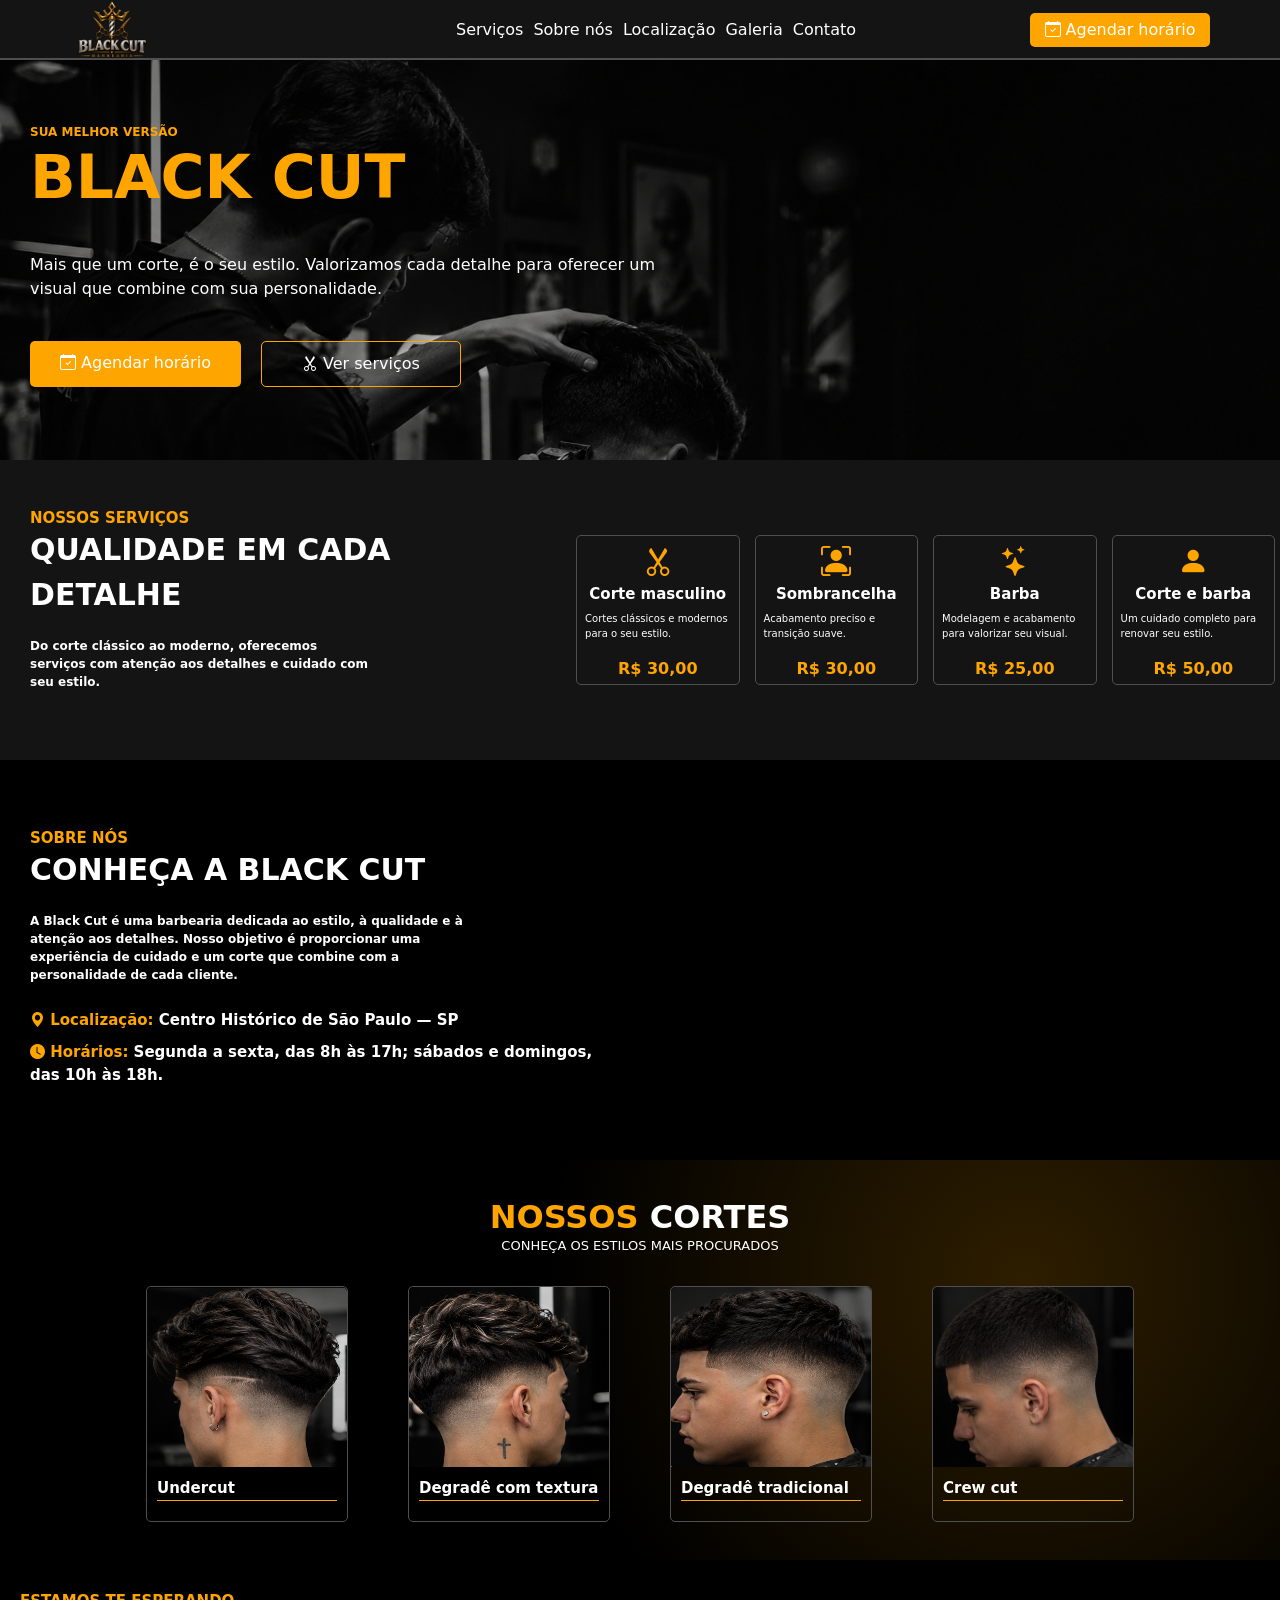
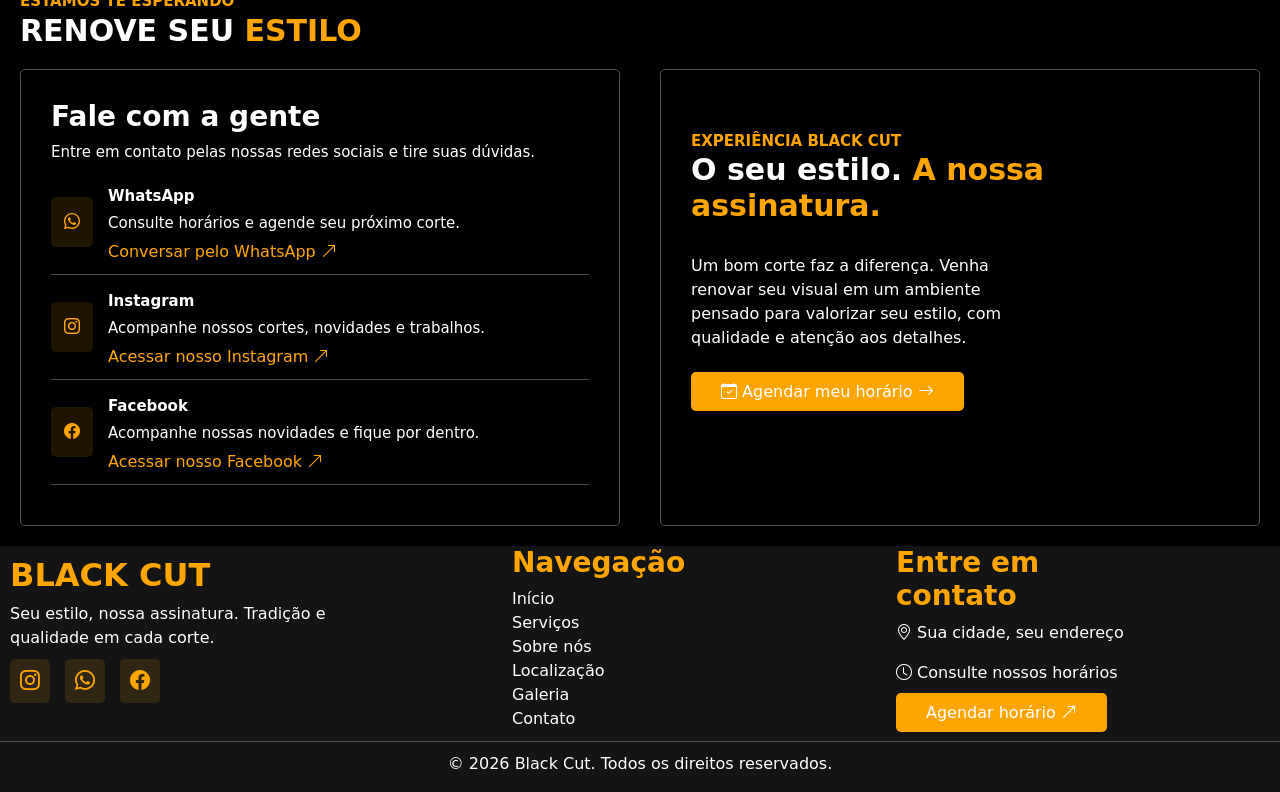
==== index.html @ f55ae40a "alteracoes" ====
<!DOCTYPE html>
<html lang="pt-BR">
<head>
  <meta charset="UTF-8">
  <meta name="viewport" content="width=device-width, initial-scale=1.0">

  <link
    href="https://cdn.jsdelivr.net/npm/bootstrap@5.3.8/dist/css/bootstrap.min.css"
    rel="stylesheet"
  >

  <!-- Bootstrap Icons -->
  <link
    rel="stylesheet"
    href="https://cdn.jsdelivr.net/npm/bootstrap-icons@1.13.1/font/bootstrap-icons.min.css"
  >

  <link rel="stylesheet" href="../css/style.css">
  <title>Black Cut | Barbearia</title>
</head>

<body>

  <header class="container-fluid align-items-center">
    <nav class="row d-flex align-items-center">

      <div class="col-3">
        <a href="#inicio" aria-label="Página inicial">
          <img
            src="../logo.png"
            alt="Logo da Black Cut"
            class="logo_inicio"
          >
        </a>
      </div>

      <div class="col-6 caixa-links-rapido">
        <ul class="links-rapidios">
          <li><a href="#servicos">Serviços</a></li>
          <li><a href="#sobre">Sobre nós</a></li>
          <li><a href="#sobre">Localização</a></li>
          <li><a href="#galeria">Galeria</a></li>
          <li><a href="#contato">Contato</a></li>
        </ul>
      </div>

      <div class="col-3 caixa-button-header">
        <a href="#contato" class="button-agendar">
          <i class="bi bi-calendar-check" aria-hidden="true"></i>
          Agendar horário
        </a>
      </div>

    </nav>
  </header>

  <main>

    <!-- INÍCIO -->
    <section class="inicio" id="inicio">
      <p class="textoMotivacional">SUA MELHOR VERSÃO</p>

      <h1>BLACK CUT</h1>

      <p>
        Mais que um corte, é o seu estilo.
        Valorizamos cada detalhe para oferecer um visual
        que combine com sua personalidade.
      </p>

      <div class="d-flex">
        <a href="#contato" class="buttonInicio1">
          <i class="bi bi-calendar-check" aria-hidden="true"></i>
          Agendar horário
        </a>

        <a href="#servicos" class="buttonInicio2">
          <i class="bi bi-scissors" aria-hidden="true"></i>
          Ver serviços
        </a>
      </div>
    </section>

    <!-- SERVIÇOS -->
    <section class="servicos" id="servicos">

      <div class="apresentcao-servicos">
        <h2>NOSSOS SERVIÇOS</h2>
        <p>QUALIDADE EM CADA DETALHE</p>

        <p class="info-servicos">
          Do corte clássico ao moderno, oferecemos serviços
          com atenção aos detalhes e cuidado com seu estilo.
        </p>
      </div>

      <div class="cards-box-servico">

        <div class="cards-sevicos">
          <i class="bi bi-scissors" aria-hidden="true"></i>
          <h3>Corte masculino</h3>
          <p>Cortes clássicos e modernos para o seu estilo.</p>
          <span>R$ 30,00</span>
        </div>

        <div class="cards-sevicos">
          <i class="bi bi-person-bounding-box" aria-hidden="true"></i>
          <h3>Sombrancelha</h3>
          <p>Acabamento preciso e transição suave.</p>
          <span>R$ 30,00</span>
        </div>

        <div class="cards-sevicos">
          <i class="bi bi-stars" aria-hidden="true"></i>
          <h3>Barba</h3>
          <p>Modelagem e acabamento para valorizar seu visual.</p>
          <span>R$ 25,00</span>
        </div>

        <div class="cards-sevicos">
          <i class="bi bi-person-fill" aria-hidden="true"></i>
          <h3>Corte e barba</h3>
          <p>Um cuidado completo para renovar seu estilo.</p>
          <span>R$ 50,00</span>
        </div>

      </div>
    </section>

    <!-- SOBRE E LOCALIZAÇÃO -->
    <section class="sobre-loja" id="sobre">

      <article class="sobre-loja-informacoes">
        <h2>SOBRE NÓS</h2>
        <p>CONHEÇA A BLACK CUT</p>

        <p class="info-sobre-nos">
          A Black Cut é uma barbearia dedicada ao estilo,
          à qualidade e à atenção aos detalhes. Nosso objetivo
          é proporcionar uma experiência de cuidado e um corte
          que combine com a personalidade de cada cliente.
        </p>

        <p id="localizacao" class="info-horarios-localizacao">
          <i class="bi bi-geo-alt-fill" aria-hidden="true"></i>
          <strong>Localização:</strong>
          Centro Histórico de São Paulo — SP
        </p>

        <p class="info-horarios-localizacao">
          <i class="bi bi-clock-fill" aria-hidden="true"></i>
          <strong>Horários:</strong>
          Segunda a sexta, das 8h às 17h;
          sábados e domingos, das 10h às 18h.
        </p>
      </article>

      <article class="mapa-google-maps">
        <iframe
          src="https://www.google.com/maps/embed?pb=!1m18!1m12!1m3!1d14630.85049166879!2d-46.6328689!3d-23.542836349999998!2m3!1f0!2f0!3f0!3m2!1i1024!2i768!4f13.1!3m3!1m2!1s0x94ce58560a6c5f29%3A0xeff177e6d6a04b7a!2sCentro%20Hist%C3%B3rico%20de%20S%C3%A3o%20Paulo%2C%20S%C3%A3o%20Paulo%20-%20SP!5e0!3m2!1spt-BR!2sbr!4v1792775860434!5m2!1spt-BR!2sbr"
          title="Mapa do Centro Histórico de São Paulo"
          style="border: 0;"
          allowfullscreen
          loading="lazy"
          referrerpolicy="strict-origin-when-cross-origin"
        ></iframe>
      </article>

    </section>

    <!-- GALERIA -->
    <section class="galeria" id="galeria">

      <h2>NOSSOS <strong>CORTES</strong></h2>

      <p>CONHEÇA OS ESTILOS MAIS PROCURADOS</p>

      <div class="box-fotos-corte">

        <div class="cards-fotos-cortes">
          <img
            src="../imagens/cortesdecabelo(1).png"
            alt="Corte de cabelo estilo undercut"
            loading="lazy"
          >
          <h3>Undercut</h3>
        </div>

        <div class="cards-fotos-cortes">
          <img
            src="../imagens/cortesdecabelo(2).png"
            alt="Corte degradê com textura"
            loading="lazy"
          >
          <h3>Degradê com textura</h3>
        </div>

        <div class="cards-fotos-cortes">
          <img
            src="../imagens/cortesdecabelo(3).png"
            alt="Corte degradê tradicional"
            loading="lazy"
          >
          <h3>Degradê tradicional</h3>
        </div>

        <div class="cards-fotos-cortes">
          <img
            src="../imagens/cortesdecabelo(4).png"
            alt="Corte de cabelo crew cut"
            loading="lazy"
          >
          <h3>Crew cut</h3>
        </div>
      </div>
    </section>

<section class="contato" id="contato">

  <p class="subtitulo-contato">ESTAMOS TE ESPERANDO</p>

  <h2>RENOVE SEU <strong>ESTILO</strong></h2>

  <div class="d-flex">
  <div class="box-contado-rede-sociais">

    <h3>Fale com a gente</h3>
    <p>Entre em contato pelas nossas redes sociais e tire suas dúvidas.</p>

    <div class="box-rede-sociais">
      <div class="icon-rede-social">
        <i class="bi bi-whatsapp" aria-hidden="true"></i>
      </div>

      <div class="info-rede-social">
        <p class="nome-rede-social">WhatsApp</p>
        <p>Consulte horários e agende seu próximo corte.</p>
        <a href="https://wa.me/5511999999999" target="_blank">Conversar pelo WhatsApp <i class="bi bi-arrow-up-right"></i></a>
      </div>
    </div>

    <div class="box-rede-sociais">
      <div class="icon-rede-social">
        <i class="bi bi-instagram" aria-hidden="true"></i>
      </div>

      <div class="info-rede-social">
        <p class="nome-rede-social">Instagram</p>
        <p>Acompanhe nossos cortes, novidades e trabalhos.</p>
        <a href="https://www.instagram.com/USUARIO/" target="_blank">Acessar nosso Instagram <i class="bi bi-arrow-up-right"></i></a>
      </div>
    </div>

    <div class="box-rede-sociais">
      <div class="icon-rede-social">
        <i class="bi bi-facebook" aria-hidden="true"></i>
      </div>

      <div class="info-rede-social">
        <p class="nome-rede-social">Facebook</p>
        <p>Acompanhe nossas novidades e fique por dentro.</p>
        <a href="https://www.facebook.com/USUARIO/" target="_blank">Acessar nosso Facebook <i class="bi bi-arrow-up-right"></i></a>
      </div>
    </div>

  </div>

  <div class="agendamento-direto">
    <p class="subtitulo-contato">EXPERIÊNCIA BLACK CUT</p>

    <h3>O seu estilo. <strong>A nossa assinatura.</strong></h3>

    <p>
      Um bom corte faz a diferença. Venha renovar seu visual
      em um ambiente pensado para valorizar seu estilo,
      com qualidade e atenção aos detalhes.
    </p>

    <a href="https://wa.me/5511999999999?text=Ol%C3%A1%21%20Gostaria%20de%20agendar%20um%20corte."
  target="_blank"
  rel="noopener noreferrer">
      <i class="bi bi-calendar-check" aria-hidden="true"></i>
      Agendar meu horário
      <i class="bi bi-arrow-right" aria-hidden="true"></i>
    </a>
  </div>
</div>

</section>

  </main>

<footer>
  <div class="footer-conteudo">

    <!-- Identidade da barbearia -->
    <div class="footer-marca">
      <h2>BLACK CUT</h2>
      <p>
        Seu estilo, nossa assinatura.
        Tradição e qualidade em cada corte.
      </p>

      <div class="footer-redes">
        <a  href="https://www.instagram.com/USUARIO/" target="_blank" aria-label="Instagram">
          <i class="bi bi-instagram"></i>
        </a>

        <a href="https://wa.me/5511999999999" target="_blank"aria-label="WhatsApp">
          <i class="bi bi-whatsapp"></i>
        </a>

        <a href="https://www.facebook.com/USUARIO/" target="_blank" aria-label="Facebook">
          <i class="bi bi-facebook"></i>
        </a>
      </div>
    </div>

    <!-- Navegação -->
    <div class="footer-links">
      <h3>Navegação</h3>
      <a href="#inicio">Início</a>
      <a href="#servicos">Serviços</a>
      <a href="#sobre">Sobre nós</a>
      <a href="#localizacao">Localização</a>
      <a href="#galeria">Galeria</a>
      <a href="#contato">Contato</a>
    </div>

    <!-- Contato -->
    <div class="footer-contato">
      <h3>Entre em contato</h3>

      <p>
        <i class="bi bi-geo-alt"></i>
        Sua cidade, seu endereço
      </p>

      <p>
        <i class="bi bi-clock"></i>
        Consulte nossos horários
      </p>

      <a href="" class="footer-agendar">
        Agendar horário
        <i class="bi bi-arrow-up-right"></i>
      </a>
    </div>

  </div>

  <!-- Rodapé inferior -->
  <div class="footer-inferior">
    <p>
      © 2026 Black Cut. Todos os direitos reservados.
    </p>
  </div>
</footer>

  <script src="https://cdn.jsdelivr.net/npm/bootstrap@5.3.8/dist/js/bootstrap.bundle.min.js"></script>

</body>
</html>
---- css/style.css ----
@charset "UTF-8";
header {
  height: 60px;
  background: #141414;
  border-bottom: 2px solid #4f4f4f;
}
header .logo_inicio {
  width: 200px;
  height: 60px;
  object-fit: contain;
}
header .caixa-links-rapido {
  justify-content: center;
  align-items: center;
  display: flex;
}
header .links-rapidios {
  display: flex;
  margin: 13px;
  gap: 10px;
}
header .links-rapidios li {
  list-style: none;
}
header .links-rapidios li a {
  text-decoration: none;
  color: white;
}

.caixa-button-header {
  display: flex;
  justify-content: center;
}
.caixa-button-header a {
  border: none;
  background: orange;
  color: white;
  border-radius: 5px;
  padding: 5px 15px;
  text-decoration: none;
}

* {
  margin: 0;
  padding: 0;
}

.inicio {
  display: flex;
  justify-content: center;
  flex-direction: column;
  height: 400px;
  background: url(../cortefundo.png);
  background-size: cover;
  background-position: top;
  background-repeat: no-repeat;
}
.inicio .textoMotivacional {
  margin: 0px 30px;
  font-size: 12px;
  font-weight: 800;
  color: orange;
}
.inicio h1 {
  color: orange;
  font-weight: 800;
  font-size: 60px;
  margin: 10px 30px;
  margin-top: 0;
  margin-bottom: 10px;
}
.inicio p {
  width: 50%;
  color: white;
  margin: 30px;
  font-size: 16px;
}
.inicio .buttonInicio1 {
  margin: 10px;
  margin-left: 30px;
  padding: 10px 30px;
  border: none;
  background: orange;
  color: white;
  text-decoration: none;
  border-radius: 5px;
}
.inicio .buttonInicio2 {
  margin: 10px;
  padding: 10px 40px;
  border: 1px solid orange;
  background: none;
  color: white;
  border-radius: 5px;
  text-decoration: none;
}

.servicos {
  background: #141414;
  height: 300px;
  display: flex;
}

.apresentcao-servicos {
  width: 45%;
  display: flex;
  justify-content: center;
  flex-direction: column;
}
.apresentcao-servicos h2 {
  font-weight: 800;
  color: orange;
  font-size: 15px;
  margin: 0 30px;
}
.apresentcao-servicos p {
  font-weight: 800;
  font-size: 30px;
  margin: 0 30px;
  color: white;
}
.apresentcao-servicos .info-servicos {
  font-size: 12px;
  width: 60%;
  padding: 20px 0;
}

.cards-box-servico {
  width: 55%;
  background: #141414;
  display: flex;
  align-items: center;
  justify-content: center;
  gap: 10px;
}
.cards-box-servico .cards-sevicos {
  border: 1px solid #4f4f4f;
  border-radius: 5px;
  display: flex;
  align-items: center;
  justify-content: center;
  flex-direction: column;
  height: 150px;
  width: 25%;
  margin-right: 5px;
}
.cards-box-servico .cards-sevicos i {
  color: orange;
  font-size: 30px;
}
.cards-box-servico .cards-sevicos h3 {
  font-size: 15px;
  font-weight: 800;
  color: white;
}
.cards-box-servico .cards-sevicos p {
  color: white;
  font-size: 10px;
  width: 90%;
}
.cards-box-servico .cards-sevicos span {
  color: orange;
  font-weight: 700;
}

.sobre-loja {
  display: flex;
  height: 400px;
  background: black;
}

.sobre-loja-informacoes {
  width: 50%;
  display: flex;
  justify-content: center;
  flex-direction: column;
}
.sobre-loja-informacoes h2 {
  font-weight: 800;
  color: orange;
  font-size: 15px;
  margin: 0 30px;
}
.sobre-loja-informacoes p {
  font-weight: 800;
  font-size: 30px;
  margin: 0 30px;
  color: white;
}
.sobre-loja-informacoes .info-sobre-nos {
  font-size: 12px;
  width: 70%;
  padding: 20px 0;
}
.sobre-loja-informacoes .info-horarios-localizacao {
  font-weight: 600;
  font-size: 15px;
  color: white;
  margin: 5px 30px;
}
.sobre-loja-informacoes .info-horarios-localizacao i {
  color: orange;
}
.sobre-loja-informacoes .info-horarios-localizacao strong {
  color: orange;
}

.mapa-google-maps {
  width: 50%;
  display: flex;
  align-items: center;
  justify-content: center;
}
.mapa-google-maps iframe {
  width: 80%;
  height: 300px;
}

.galeria {
  display: flex;
  align-items: center;
  justify-content: center;
  flex-direction: column;
  height: 400px;
  background: #141414;
  background: radial-gradient(circle at 80% 30%, rgba(255, 165, 0, 0.18) 0%, transparent 45%), #000;
}
.galeria h2 {
  font-weight: 800;
  color: orange;
  margin-bottom: 0;
}
.galeria h2 strong {
  color: white;
}
.galeria p {
  color: white;
  font-size: 13px;
  margin-bottom: 30px;
}
.galeria .box-fotos-corte {
  display: flex;
  gap: 60px;
}
.galeria .box-fotos-corte .cards-fotos-cortes {
  border: 1px solid #4f4f4f;
  border-radius: 5px;
  padding-bottom: 20px;
}
.galeria .box-fotos-corte .cards-fotos-cortes h3 {
  color: white;
  font-size: 15px;
  padding-top: 12px;
  margin: 0px 10px;
  padding-bottom: 3px;
  font-weight: 700;
  border-bottom: 1px solid orange;
}
.galeria .box-fotos-corte img {
  width: 200px;
  height: 180px;
  border-radius: 5px 5px 0 0;
}

footer {
  display: flex;
  flex-direction: column;
  background: #141414;
}
footer .footer-conteudo {
  display: flex;
  padding-bottom: 10px;
  border-bottom: 1px solid #4f4f4f;
}
footer .footer-marca {
  padding: 10px;
  width: 40%;
}
footer .footer-marca h2 {
  color: orange;
  font-weight: 800;
}
footer .footer-marca p {
  color: white;
  width: 70%;
}
footer .footer-marca .footer-redes a {
  text-decoration: none;
  margin-right: 10px;
}
footer .footer-marca .footer-redes i {
  color: orange;
  font-size: 20px;
  padding: 10px;
  border-radius: 5px;
  background: rgba(255, 165, 0, 0.12);
}
footer .footer-links {
  display: flex;
  width: 30%;
  flex-direction: column;
}
footer .footer-links h3 {
  font-weight: 800;
  color: orange;
}
footer .footer-links a {
  color: white;
  text-decoration: none;
}
footer .footer-contato {
  width: 20%;
}
footer .footer-contato h3 {
  font-weight: 800;
  color: orange;
}
footer .footer-contato p {
  color: white;
}
footer .footer-contato a {
  color: white;
  background: orange;
  padding: 10px 30px;
  border-radius: 5px;
  text-decoration: none;
}

.footer-inferior {
  display: flex;
  align-items: center;
  justify-content: center;
  padding-top: 10px;
  color: white;
}

.contato {
  background: black;
}
.contato .subtitulo-contato {
  margin: 0 20px;
  padding-top: 30px;
  color: orange;
  font-weight: 800;
  font-size: 15px;
}
.contato h2 {
  margin: 0 20px;
  color: white;
  font-weight: 800;
  font-size: 30px;
}
.contato h2 strong {
  color: orange;
}

.agendamento-direto {
  border: 1px solid #4f4f4f;
  border-radius: 5px;
  padding: 30px;
  width: 50%;
  margin: 20px;
  color: white;
}

.box-contado-rede-sociais {
  border: 1px solid #4f4f4f;
  border-radius: 5px;
  padding: 30px;
  width: 50%;
  margin: 20px;
  color: white;
}
.box-contado-rede-sociais h3 {
  font-weight: 800;
}
.box-contado-rede-sociais p {
  font-size: 15px;
}
.box-contado-rede-sociais .box-rede-sociais {
  display: flex;
  border-bottom: 1px solid #4f4f4f;
  margin: 10px 0;
  padding-bottom: 10px;
}
.box-contado-rede-sociais .box-rede-sociais .icon-rede-social {
  margin-right: 15px;
  display: flex;
  align-items: center;
}
.box-contado-rede-sociais .box-rede-sociais .icon-rede-social i {
  color: orange;
  padding: 13px;
  background: rgba(255, 165, 0, 0.12);
  border-radius: 5px;
}
.box-contado-rede-sociais .box-rede-sociais .info-rede-social .nome-rede-social {
  font-weight: 800;
}
.box-contado-rede-sociais .box-rede-sociais .info-rede-social p {
  margin: 5px 0;
}
.box-contado-rede-sociais .box-rede-sociais .info-rede-social a {
  text-decoration: none;
  color: orange;
}

.agendamento-direto .subtitulo-contato {
  font-weight: 800;
  font-size: 15px;
  margin: 0;
}
.agendamento-direto h3 {
  font-weight: 800;
  font-size: 30px;
}
.agendamento-direto h3 strong {
  color: orange;
}
.agendamento-direto p {
  width: 60%;
  margin: 30px 0;
}
.agendamento-direto a {
  padding: 10px 30px;
  background: orange;
  text-decoration: none;
  color: white;
  border-radius: 5px;
  margin: 20px 0;
}

/* ========================================
   RESPONSIVIDADE PARA CELULARES
======================================== */
@media (max-width: 850px) {
  /* HEADER */
  header {
    height: 60px;
  }
  header nav {
    height: 100%;
  }
  header .logo_inicio {
    width: 150px;
    height: 55px;
  }
  header .caixa-links-rapido,
  header .caixa-button-header {
    display: none;
  }
  /* INÍCIO */
  .inicio {
    height: auto;
    min-height: 400px;
    padding: 45px 20px;
    background-position: center;
  }
  .inicio .textoMotivacional {
    margin: 0 0 10px;
  }
  .inicio h1 {
    font-size: clamp(38px, 10vw, 52px);
    margin: 0 0 10px;
  }
  .inicio p {
    width: 100%;
    margin: 10px 0 20px;
    font-size: 15px;
  }
  .inicio > .d-flex {
    flex-wrap: wrap;
    gap: 10px;
  }
  .inicio .buttonInicio1,
  .inicio .buttonInicio2 {
    display: inline-flex;
    align-items: center;
    justify-content: center;
    margin: 0;
    padding: 12px 16px;
    font-size: 14px;
  }
  /* SERVIÇOS */
  .servicos {
    height: auto;
    padding: 40px 20px;
    flex-direction: column;
    gap: 25px;
  }
  .apresentcao-servicos {
    width: 100%;
  }
  .apresentcao-servicos h2 {
    margin: 0 0 8px;
    font-size: 14px;
  }
  .apresentcao-servicos p {
    margin: 0;
    font-size: 25px;
  }
  .apresentcao-servicos .info-servicos {
    width: 100%;
    padding: 15px 0 0;
    font-size: 14px;
    font-weight: 400;
  }
  .cards-box-servico {
    width: 100%;
    flex-wrap: wrap;
    gap: 12px;
  }
  .cards-box-servico .cards-sevicos {
    box-sizing: border-box;
    width: calc(50% - 6px);
    height: 170px;
    margin: 0;
    padding: 12px 6px;
    text-align: center;
  }
  .cards-box-servico .cards-sevicos i {
    font-size: 27px;
  }
  .cards-box-servico .cards-sevicos h3 {
    font-size: 14px;
    margin-top: 5px;
    text-align: center;
  }
  .cards-box-servico .cards-sevicos p {
    width: 100%;
    font-size: 11px;
    margin-bottom: 8px;
  }
  .cards-box-servico .cards-sevicos span {
    font-size: 14px;
  }
  /* SOBRE NÓS E LOCALIZAÇÃO */
  .sobre-loja {
    height: auto;
    padding: 40px 20px;
    flex-direction: column;
    gap: 25px;
  }
  .sobre-loja-informacoes {
    width: 100%;
  }
  .sobre-loja-informacoes h2 {
    margin: 0 0 8px;
    font-size: 14px;
  }
  .sobre-loja-informacoes > p:not(.info-sobre-nos):not(.info-horarios-localizacao) {
    margin: 0;
    font-size: 25px;
  }
  .sobre-loja-informacoes .info-sobre-nos {
    width: 100%;
    padding: 15px 0;
    margin: 0;
    font-size: 14px;
    font-weight: 400;
  }
  .sobre-loja-informacoes .info-horarios-localizacao {
    margin: 8px 0;
    font-size: 13px;
    line-height: 1.6;
  }
  .mapa-google-maps {
    width: 100%;
  }
  .mapa-google-maps iframe {
    width: 100%;
    height: 250px;
  }
  /* GALERIA */
  .galeria {
    height: auto;
    padding: 40px 20px;
  }
  .galeria h2 {
    font-size: 25px;
    text-align: center;
  }
  .galeria > p {
    font-size: 11px;
    text-align: center;
    margin: 10px 0 25px;
  }
  .galeria .box-fotos-corte {
    width: 100%;
    flex-wrap: wrap;
    justify-content: center;
    gap: 12px;
  }
  .galeria .box-fotos-corte .cards-fotos-cortes {
    box-sizing: border-box;
    width: calc(50% - 6px);
    padding-bottom: 10px;
  }
  .galeria .box-fotos-corte .cards-fotos-cortes img {
    display: block;
    width: 100%;
    height: 150px;
    object-fit: cover;
  }
  .galeria .box-fotos-corte .cards-fotos-cortes h3 {
    font-size: 13px;
    margin: 0 8px;
    padding-top: 10px;
    overflow-wrap: anywhere;
  }
  /* CONTATO */
  .contato {
    padding-bottom: 25px;
  }
  .contato .subtitulo-contato {
    margin: 0 20px;
    padding-top: 25px;
    font-size: 12px;
  }
  .contato > h2 {
    font-size: 25px;
  }
  .contato > .d-flex {
    flex-direction: column;
    gap: 0;
  }
  .box-contado-rede-sociais,
  .agendamento-direto {
    box-sizing: border-box;
    width: auto;
    margin: 20px;
    padding: 20px;
  }
  .box-contado-rede-sociais h3 {
    font-size: 20px;
  }
  .box-contado-rede-sociais > p {
    font-size: 13px;
  }
  .box-contado-rede-sociais .box-rede-sociais {
    gap: 10px;
  }
  .box-contado-rede-sociais .box-rede-sociais .icon-rede-social {
    margin-right: 0;
    flex-shrink: 0;
  }
  .box-contado-rede-sociais .box-rede-sociais .info-rede-social {
    min-width: 0;
  }
  .box-contado-rede-sociais .box-rede-sociais .info-rede-social p {
    font-size: 13px;
    overflow-wrap: anywhere;
  }
  .box-contado-rede-sociais .box-rede-sociais .info-rede-social .nome-rede-social {
    font-size: 15px;
  }
  .box-contado-rede-sociais .box-rede-sociais .info-rede-social a {
    display: inline-block;
    font-size: 12px;
    line-height: 1.6;
  }
  .agendamento-direto .subtitulo-contato {
    margin: 0;
    padding-top: 0;
  }
  .agendamento-direto h3 {
    font-size: 24px;
  }
  .agendamento-direto p {
    width: 100%;
    margin: 20px 0;
    font-size: 14px;
  }
  .agendamento-direto a {
    display: flex;
    align-items: center;
    justify-content: center;
    gap: 8px;
    flex-wrap: wrap;
    padding: 12px;
    margin: 10px 0 0;
    text-align: center;
    font-size: 14px;
  }
  /* RODAPÉ */
  footer .footer-conteudo {
    flex-direction: column;
    gap: 25px;
    padding: 25px 20px;
  }
  footer .footer-marca,
  footer .footer-links,
  footer .footer-contato {
    box-sizing: border-box;
    width: 100%;
  }
  footer .footer-marca {
    padding: 0;
  }
  footer .footer-marca p {
    width: 100%;
    font-size: 14px;
  }
  footer .footer-links {
    gap: 8px;
  }
  footer .footer-links h3 {
    font-size: 18px;
  }
  footer .footer-contato h3 {
    font-size: 18px;
  }
  footer .footer-contato p {
    font-size: 14px;
  }
  footer .footer-contato .footer-agendar {
    display: inline-block;
    padding: 10px 18px;
  }
  footer .footer-inferior {
    padding: 15px 20px;
    text-align: center;
  }
  footer .footer-inferior p {
    margin: 0;
    font-size: 12px;
  }
}
/* ========================================
   CELULARES COM TELAS PEQUENAS
======================================== */
@media (max-width: 420px) {
  .inicio {
    padding: 35px 16px;
  }
  .inicio .buttonInicio1,
  .inicio .buttonInicio2 {
    padding: 11px 12px;
    font-size: 12px;
  }
  .cards-box-servico .cards-sevicos {
    height: 180px;
    padding: 10px 5px;
  }
  .cards-box-servico .cards-sevicos h3 {
    font-size: 12px;
  }
  .cards-box-servico .cards-sevicos p {
    font-size: 10px;
  }
  .galeria .box-fotos-corte .cards-fotos-cortes img {
    height: 125px;
  }
  .galeria .box-fotos-corte .cards-fotos-cortes h3 {
    font-size: 12px;
  }
  .box-contado-rede-sociais,
  .agendamento-direto {
    margin: 15px;
    padding: 15px;
  }
  .agendamento-direto h3 {
    font-size: 21px;
  }
}

/*# sourceMappingURL=style.css.map */
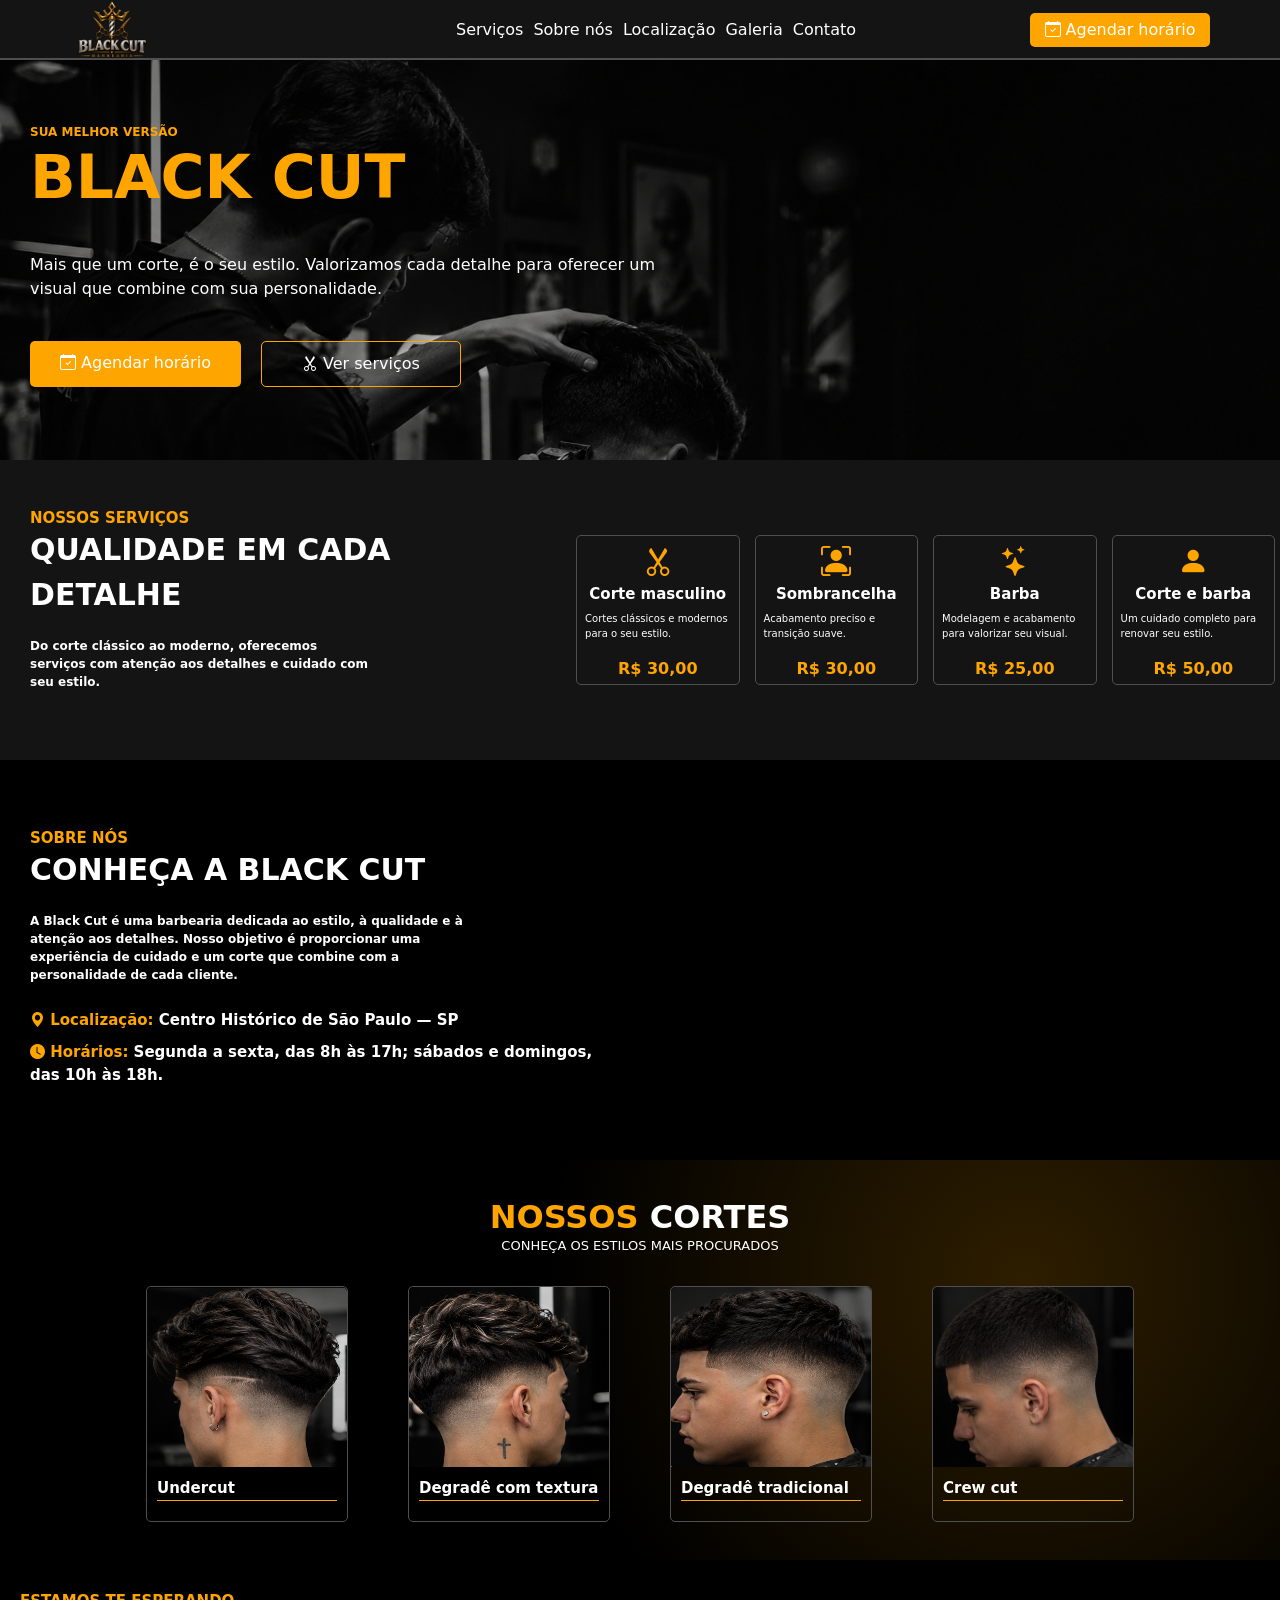
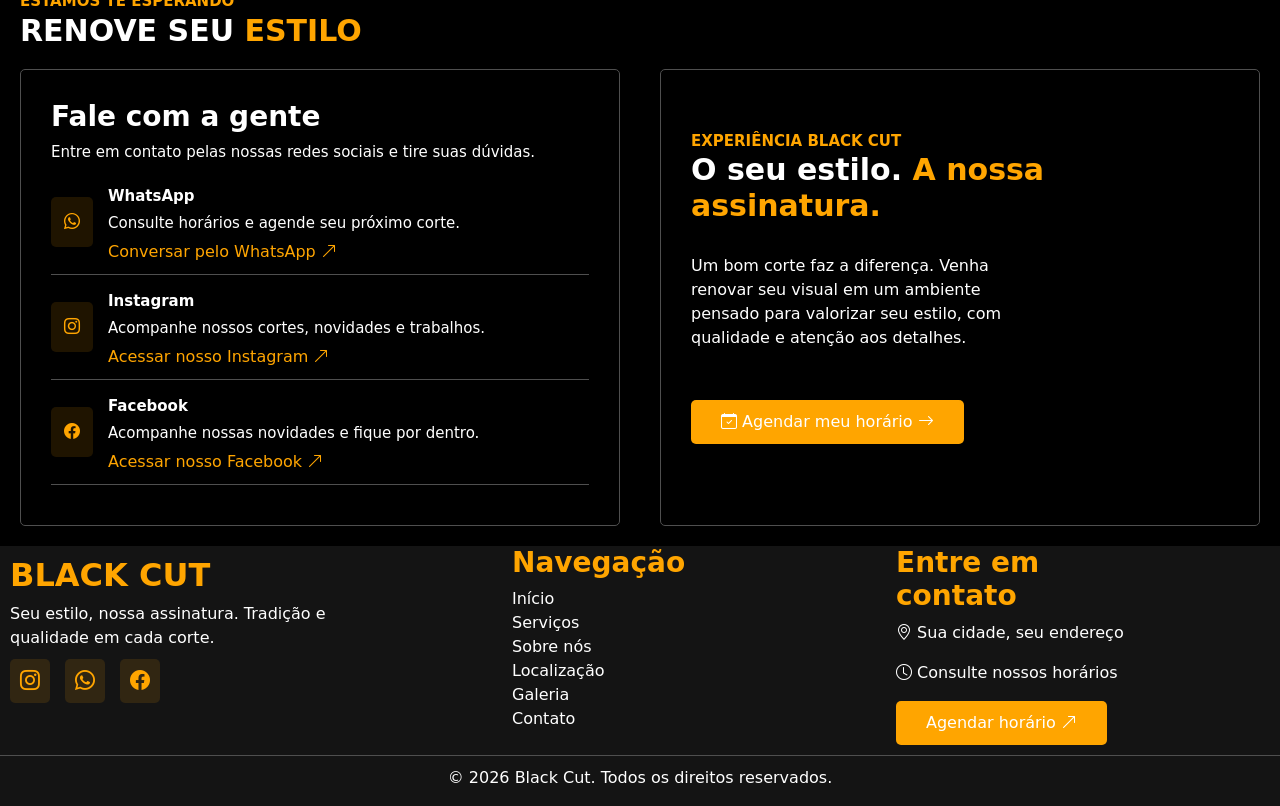
==== commit 2f5ba966: "feito animacoes" ====
--- a/index.html
+++ b/index.html
@@ -15,7 +15,7 @@
     href="https://cdn.jsdelivr.net/npm/bootstrap-icons@1.13.1/font/bootstrap-icons.min.css"
   >
 
-  <link rel="stylesheet" href="../css/style.css">
+  <link rel="stylesheet" href="css/style.css">
   <title>Black Cut | Barbearia</title>
 </head>
 
@@ -27,7 +27,7 @@
       <div class="col-3">
         <a href="#inicio" aria-label="Página inicial">
           <img
-            src="../logo.png"
+            src="logo.png"
             alt="Logo da Black Cut"
             class="logo_inicio"
           >
@@ -179,7 +179,7 @@
 
         <div class="cards-fotos-cortes">
           <img
-            src="../imagens/cortesdecabelo(1).png"
+            src="imagens/cortesdecabelo(1).png"
             alt="Corte de cabelo estilo undercut"
             loading="lazy"
           >
@@ -188,7 +188,7 @@
 
         <div class="cards-fotos-cortes">
           <img
-            src="../imagens/cortesdecabelo(2).png"
+            src="imagens/cortesdecabelo(2).png"
             alt="Corte degradê com textura"
             loading="lazy"
           >
@@ -197,7 +197,7 @@
 
         <div class="cards-fotos-cortes">
           <img
-            src="../imagens/cortesdecabelo(3).png"
+            src="imagens/cortesdecabelo(3).png"
             alt="Corte degradê tradicional"
             loading="lazy"
           >
@@ -206,7 +206,7 @@
 
         <div class="cards-fotos-cortes">
           <img
-            src="../imagens/cortesdecabelo(4).png"
+            src="imagens/cortesdecabelo(4).png"
             alt="Corte de cabelo crew cut"
             loading="lazy"
           >
@@ -278,7 +278,7 @@
 
     <a href="https://wa.me/5511999999999?text=Ol%C3%A1%21%20Gostaria%20de%20agendar%20um%20corte."
   target="_blank"
-  rel="noopener noreferrer">
+  rel="noopener noreferrer" class="agendar-contato">
       <i class="bi bi-calendar-check" aria-hidden="true"></i>
       Agendar meu horário
       <i class="bi bi-arrow-right" aria-hidden="true"></i>
@@ -341,7 +341,7 @@
         Consulte nossos horários
       </p>
 
-      <a href="" class="footer-agendar">
+      <a href="https://wa.me/5511999999999" target="_blank"aria-label="WhatsApp" class="footer-agendar">
         Agendar horário
         <i class="bi bi-arrow-up-right"></i>
       </a>
--- a/css/style.css
+++ b/css/style.css
@@ -763,5 +763,43 @@
     font-size: 21px;
   }
 }
+.links-rapidios a {
+  transition: 0.5s;
+}
+.links-rapidios a:hover {
+  color: orange;
+}
+
+.buttonInicio1, .button-agendar, .buttonInicio2, .footer-agendar, .agendar-contato {
+  transition: 0.8s;
+  display: inline-block;
+}
+.buttonInicio1:hover, .button-agendar:hover, .buttonInicio2:hover, .footer-agendar:hover, .agendar-contato:hover {
+  transform: scale(1.05);
+  box-shadow: 2px 2px 10px orange;
+}
+
+a {
+  transition: 0.8s;
+  display: inline-block;
+}
+a:hover {
+  transform: scale(1.05);
+}
+
+.cards-sevicos {
+  transition: 0.8s;
+}
+.cards-sevicos:hover {
+  transform: scale(1.05);
+  box-shadow: 3px 3px 10px orange;
+}
+
+.cards-fotos-cortes {
+  transition: 0.5s;
+}
+.cards-fotos-cortes:hover {
+  transform: scale(1.05);
+}
 
 /*# sourceMappingURL=style.css.map */
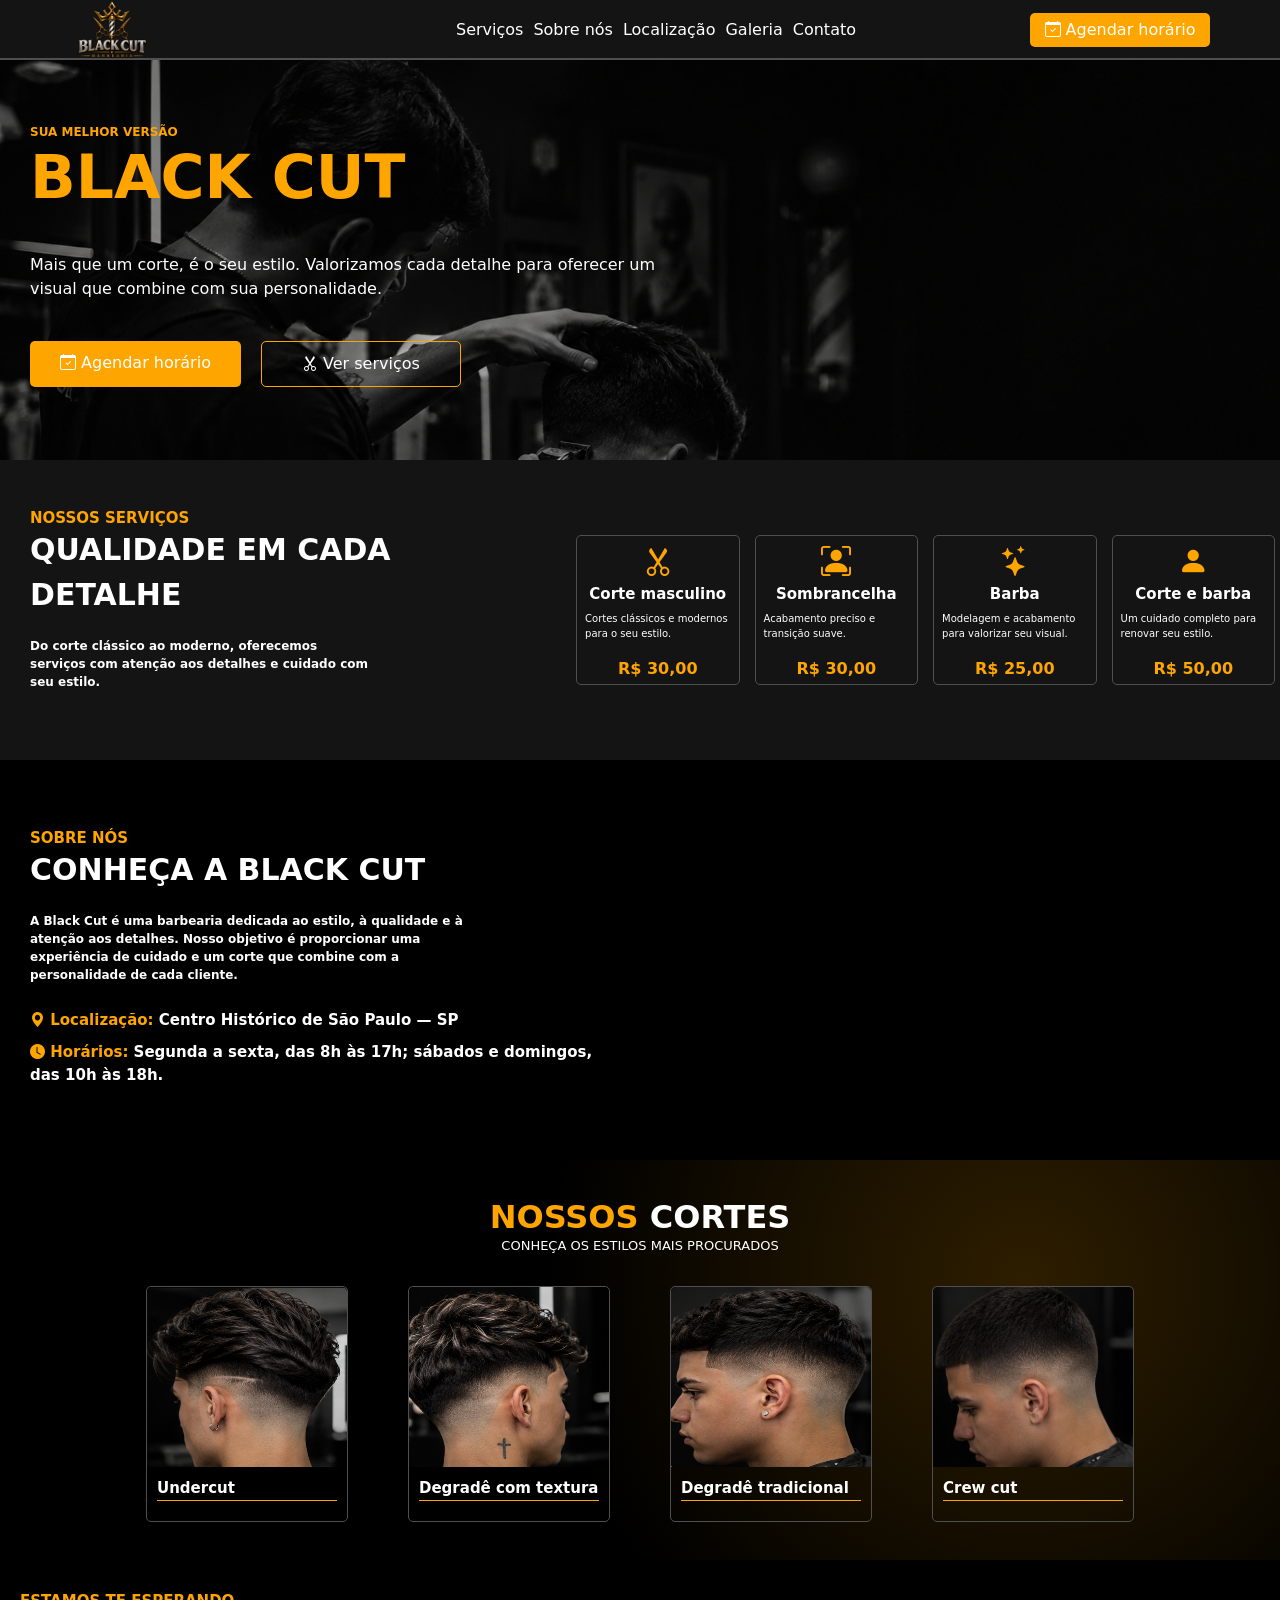
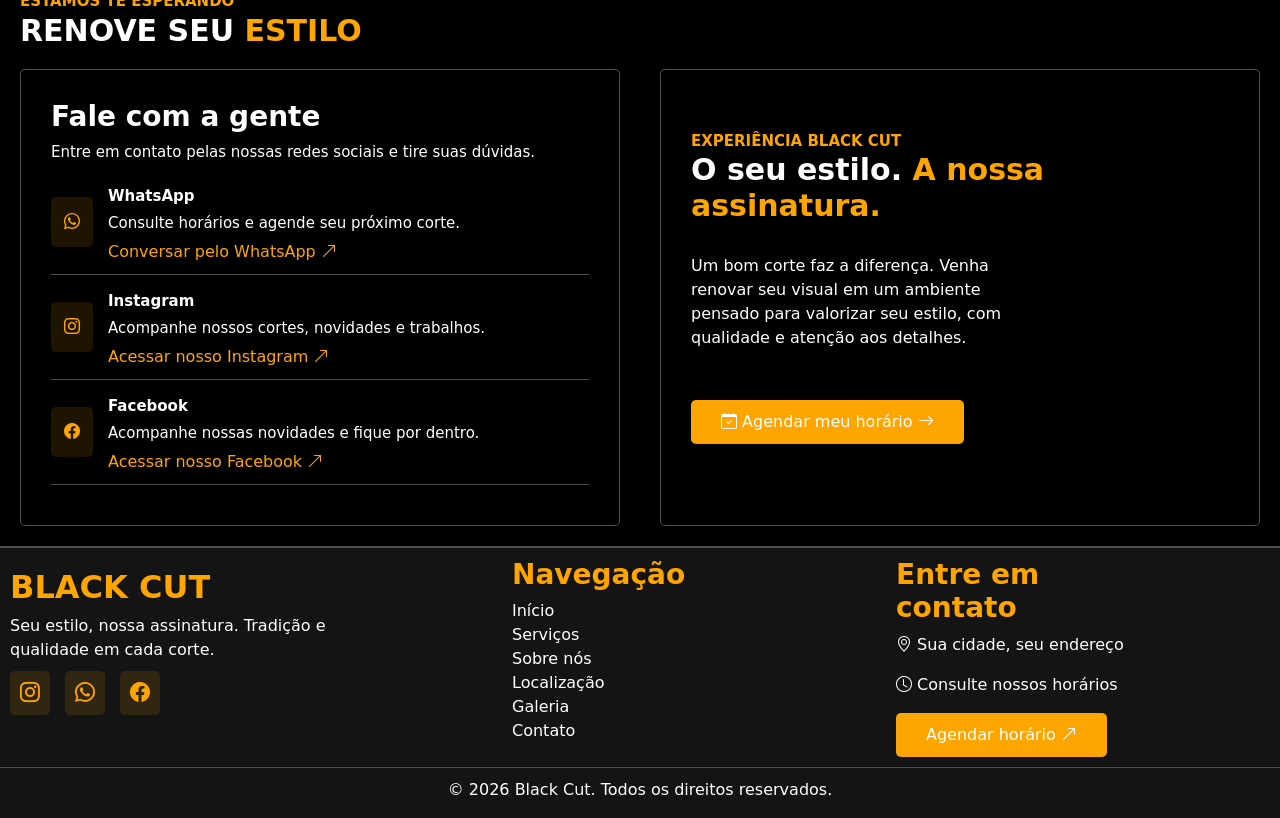
==== commit 4f2e1439: "ajuste em arquivos e outro na pagina" ====
--- a/index.html
+++ b/index.html
@@ -27,7 +27,7 @@
       <div class="col-3">
         <a href="#inicio" aria-label="Página inicial">
           <img
-            src="logo.png"
+            src="imagens/logo.png"
             alt="Logo da Black Cut"
             class="logo_inicio"
           >
--- a/css/style.css
+++ b/css/style.css
@@ -50,7 +50,7 @@
   justify-content: center;
   flex-direction: column;
   height: 400px;
-  background: url(../cortefundo.png);
+  background: url(../imagens/cortefundo.png);
   background-size: cover;
   background-position: top;
   background-repeat: no-repeat;
@@ -265,7 +265,9 @@
 footer {
   display: flex;
   flex-direction: column;
+  border-top: 2px solid #4f4f4f;
   background: #141414;
+  padding-top: 10px;
 }
 footer .footer-conteudo {
   display: flex;
